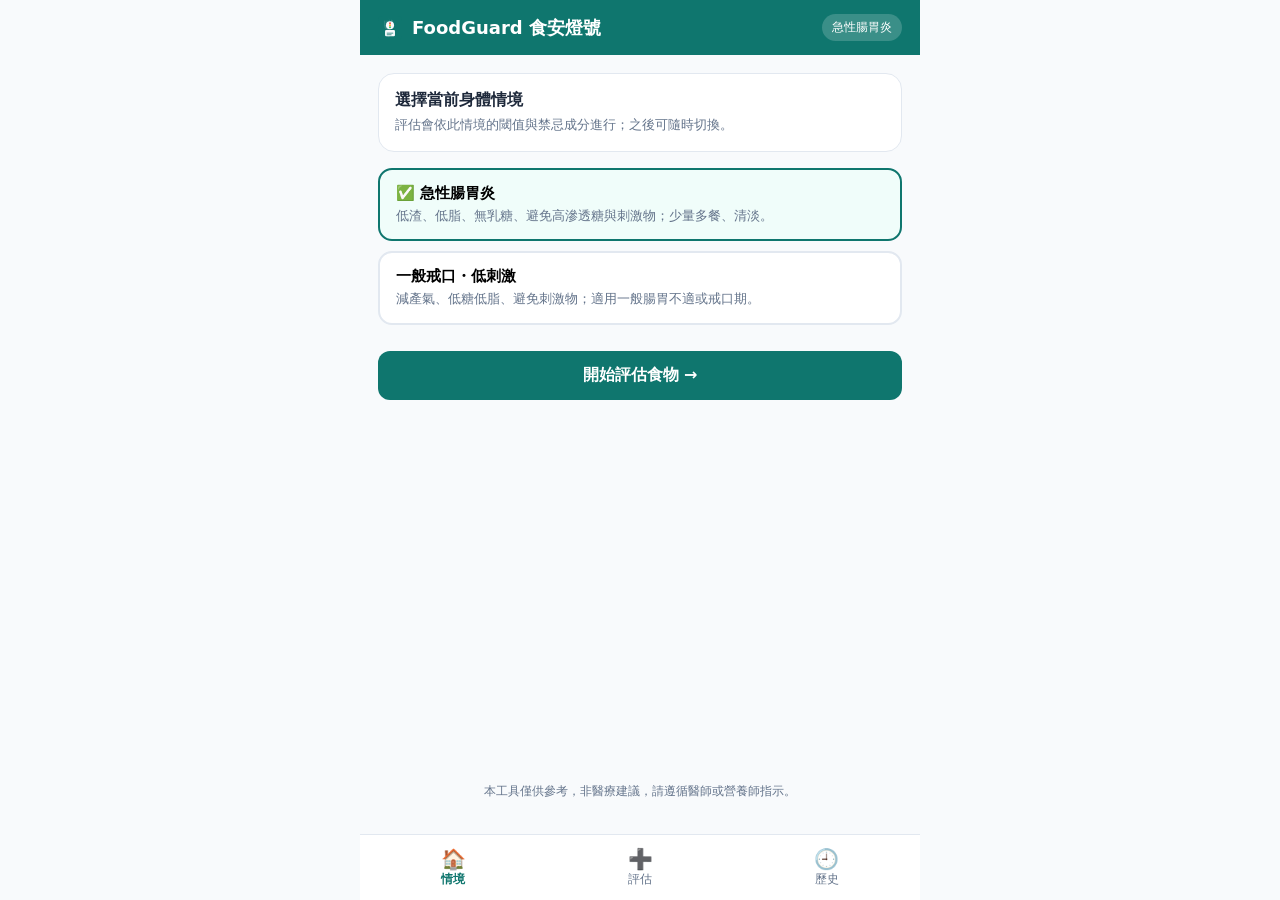
==== index.html @ 8765e70d "Add files via upload" ====
<!doctype html>
<html lang="zh-Hant">
  <head>
    <meta charset="UTF-8" />
    <meta name="viewport" content="width=device-width, initial-scale=1.0, viewport-fit=cover" />
    <meta name="theme-color" content="#0f766e" />
    <title>FoodGuard 食安燈號</title>
    <script type="module" crossorigin src="./assets/index-BFfzdldg.js"></script>
    <link rel="stylesheet" crossorigin href="./assets/index-DSdk8tpQ.css">
  <link rel="manifest" href="./manifest.webmanifest"></head>
  <body>
    <div id="root"></div>
  </body>
</html>
---- assets/index-DSdk8tpQ.css ----
:root{--teal: #0f766e;--teal-dark: #115e59;--bg: #f8fafc;--card: #ffffff;--ink: #1e293b;--muted: #64748b;--line: #e2e8f0;--green: #16a34a;--green-bg: #dcfce7;--yellow: #d97706;--yellow-bg: #fef3c7;--red: #dc2626;--red-bg: #fee2e2;font-family:system-ui,-apple-system,Segoe UI,Microsoft JhengHei,sans-serif}*{box-sizing:border-box}body{margin:0;background:var(--bg);color:var(--ink)}button{font-family:inherit;cursor:pointer}.app{max-width:560px;margin:0 auto;min-height:100vh;display:flex;flex-direction:column;background:var(--bg)}.topbar{position:sticky;top:0;z-index:10;background:var(--teal);color:#fff;padding:14px 18px calc(14px + env(safe-area-inset-top));display:flex;align-items:center;gap:10px}.topbar h1{font-size:18px;margin:0;font-weight:700}.topbar .cond-pill{margin-left:auto;background:#ffffff2e;padding:5px 10px;border-radius:999px;font-size:12px}.content{flex:1;padding:18px;display:flex;flex-direction:column;gap:16px}.card{background:var(--card);border:1px solid var(--line);border-radius:16px;padding:16px}.card h2{margin:0 0 4px;font-size:16px}.card p.desc{margin:0;color:var(--muted);font-size:13px;line-height:1.5}.cond-option{width:100%;text-align:left;border:2px solid var(--line);background:var(--card);border-radius:14px;padding:14px 16px;margin-bottom:10px;transition:border-color .15s}.cond-option.active{border-color:var(--teal);background:#f0fdfa}.cond-option .label{font-weight:700;font-size:15px}.cond-option .sub{color:var(--muted);font-size:12.5px;margin-top:4px;line-height:1.5}label.field{display:block;margin-bottom:12px;font-size:13px;font-weight:600;color:var(--muted)}label.field input,label.field select,label.field textarea{display:block;width:100%;margin-top:6px;padding:10px 12px;border:1px solid var(--line);border-radius:10px;font-size:15px;font-family:inherit;color:var(--ink)}label.field textarea{min-height:84px;resize:vertical}.grid2{display:grid;grid-template-columns:1fr 1fr;gap:12px}.seg{display:flex;gap:8px;margin-top:6px}.seg button{flex:1;padding:9px;border:1px solid var(--line);background:var(--card);border-radius:10px;font-size:14px}.seg button.on{background:var(--teal);color:#fff;border-color:var(--teal)}.btn-primary{width:100%;padding:14px;border:none;border-radius:12px;background:var(--teal);color:#fff;font-size:16px;font-weight:700}.btn-primary:active{background:var(--teal-dark)}.btn-ghost{width:100%;padding:12px;border:1px solid var(--line);background:var(--card);border-radius:12px;font-size:15px;color:var(--ink)}.verdict{border-radius:16px;padding:20px;text-align:center;color:#fff}.verdict.green{background:var(--green)}.verdict.yellow{background:var(--yellow)}.verdict.red{background:var(--red)}.verdict .light{font-size:46px;line-height:1}.verdict .word{font-size:22px;font-weight:800;margin-top:6px}.verdict .conf{font-size:12.5px;opacity:.9;margin-top:4px}.reason{display:flex;gap:10px;padding:11px 0;border-bottom:1px solid var(--line);font-size:14px;line-height:1.45}.reason:last-child{border-bottom:none}.dot{width:10px;height:10px;border-radius:50%;margin-top:5px;flex:none}.dot.green{background:var(--green)}.dot.yellow{background:var(--yellow)}.dot.red{background:var(--red)}.reason .src{color:var(--muted);font-size:11.5px}.followup{background:var(--yellow-bg);border:1px solid #fcd34d;border-radius:12px;padding:12px 14px;font-size:14px;margin-bottom:8px;line-height:1.5}.followup .tag{font-size:11px;color:var(--yellow);font-weight:700}.chips{display:flex;flex-wrap:wrap;gap:8px}.chip{background:var(--green-bg);color:#166534;border-radius:999px;padding:6px 12px;font-size:13px}.ingredient-row{display:flex;gap:8px;align-items:center;margin-bottom:6px;font-size:14px}.ingredient-row .x{border:none;background:none;color:var(--red);font-size:18px}.disclaimer{text-align:center;color:var(--muted);font-size:11.5px;padding:8px 18px 22px;line-height:1.5}.hist-row{display:flex;align-items:center;gap:10px;padding:10px 0;border-bottom:1px solid var(--line);font-size:14px}.hist-row:last-child{border-bottom:none}.hist-row .when{margin-left:auto;color:var(--muted);font-size:12px}.empty{color:var(--muted);text-align:center;padding:24px;font-size:14px}.tabbar{position:sticky;bottom:0;display:flex;background:var(--card);border-top:1px solid var(--line);padding-bottom:env(safe-area-inset-bottom)}.tabbar button{flex:1;border:none;background:none;padding:12px 0;font-size:12px;color:var(--muted)}.tabbar button.on{color:var(--teal);font-weight:700}.tabbar button .ic{display:block;font-size:20px}
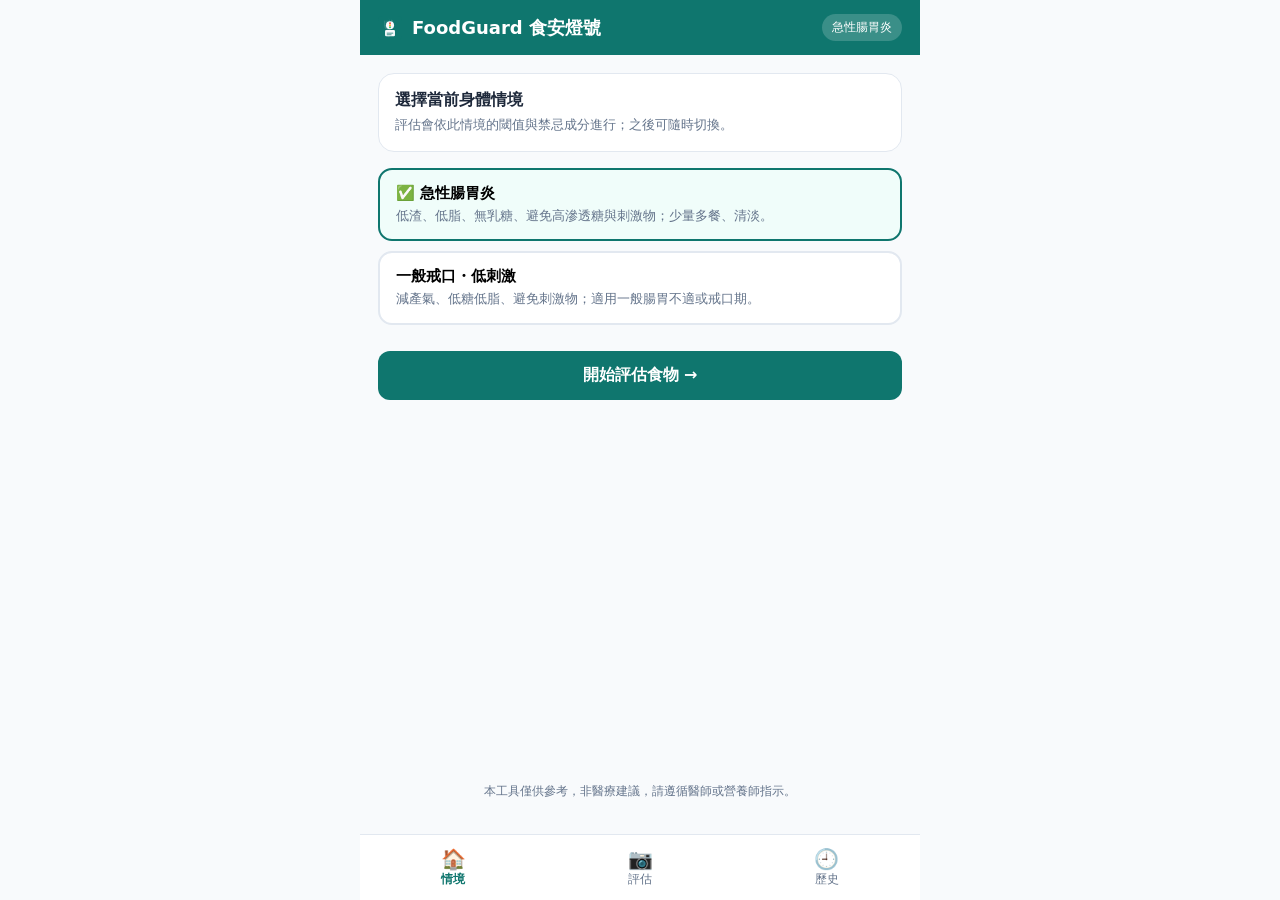
==== commit 42ea900a: "Add files via upload" ====
--- a/index.html
+++ b/index.html
@@ -5,7 +5,7 @@
     <meta name="viewport" content="width=device-width, initial-scale=1.0, viewport-fit=cover" />
     <meta name="theme-color" content="#0f766e" />
     <title>FoodGuard 食安燈號</title>
-    <script type="module" crossorigin src="./assets/index-BFfzdldg.js"></script>
+    <script type="module" crossorigin src="./assets/index-D2P1XKWx.js"></script>
     <link rel="stylesheet" crossorigin href="./assets/index-DSdk8tpQ.css">
   <link rel="manifest" href="./manifest.webmanifest"></head>
   <body>
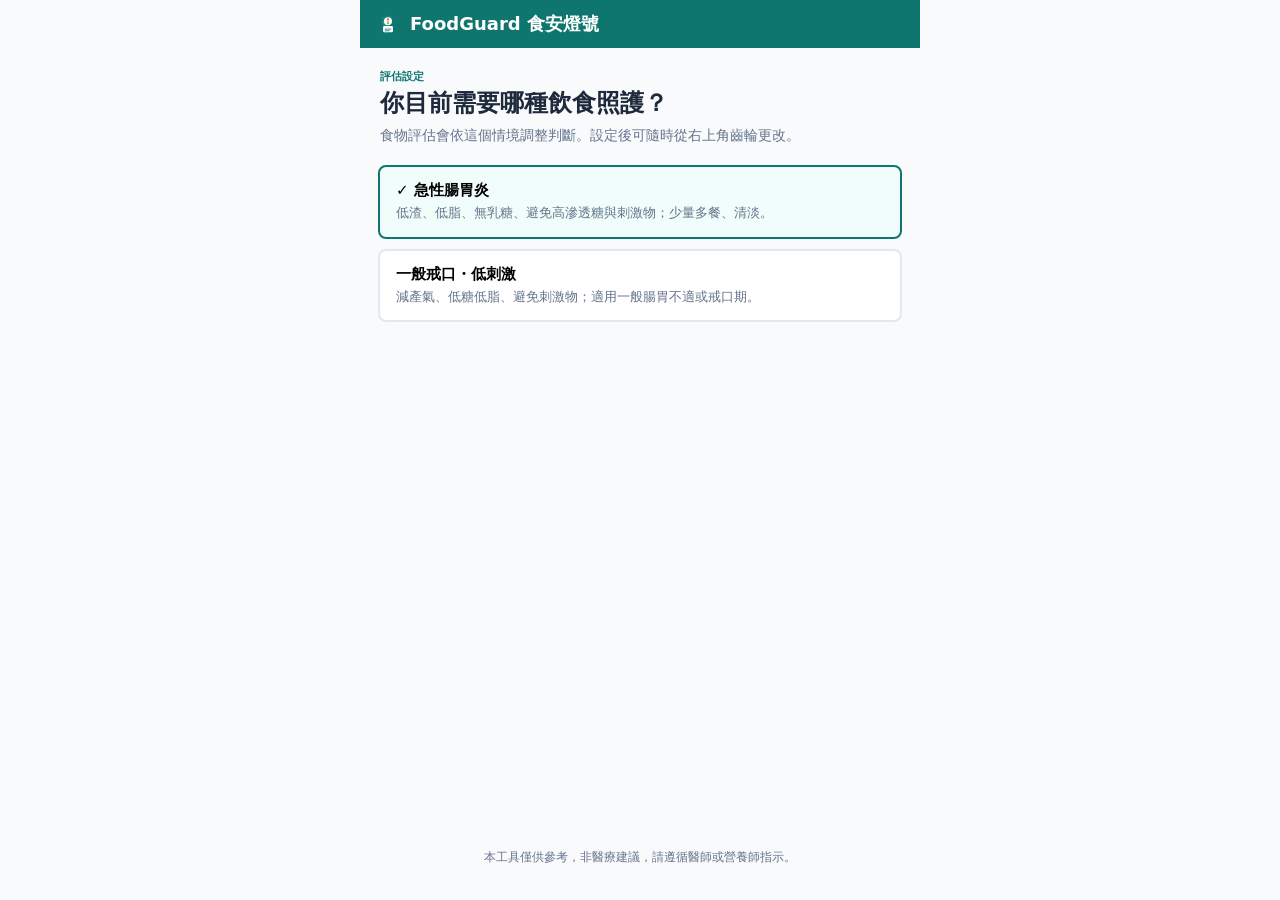
==== commit 779ac58b: "Add files via upload" ====
--- a/index.html
+++ b/index.html
@@ -5,8 +5,8 @@
     <meta name="viewport" content="width=device-width, initial-scale=1.0, viewport-fit=cover" />
     <meta name="theme-color" content="#0f766e" />
     <title>FoodGuard 食安燈號</title>
-    <script type="module" crossorigin src="./assets/index-D2P1XKWx.js"></script>
-    <link rel="stylesheet" crossorigin href="./assets/index-DSdk8tpQ.css">
+    <script type="module" crossorigin src="./assets/index-B_Qw2q6I.js"></script>
+    <link rel="stylesheet" crossorigin href="./assets/index-DLrMYu_b.css">
   <link rel="manifest" href="./manifest.webmanifest"></head>
   <body>
     <div id="root"></div>
--- a/assets/index-DLrMYu_b.css
+++ b/assets/index-DLrMYu_b.css
@@ -0,0 +1 @@
+:root{--teal: #0f766e;--teal-dark: #115e59;--bg: #f8fafc;--card: #ffffff;--ink: #1e293b;--muted: #64748b;--line: #e2e8f0;--green: #16a34a;--green-bg: #dcfce7;--yellow: #d97706;--yellow-bg: #fef3c7;--red: #dc2626;--red-bg: #fee2e2;font-family:system-ui,-apple-system,Segoe UI,Microsoft JhengHei,sans-serif}*{box-sizing:border-box}body{margin:0;background:var(--bg);color:var(--ink)}button{font-family:inherit;cursor:pointer}.app{max-width:560px;margin:0 auto;min-height:100vh;display:flex;flex-direction:column;background:var(--bg)}.topbar{position:sticky;top:0;z-index:10;background:var(--teal);color:#fff;padding:14px 18px calc(14px + env(safe-area-inset-top));display:flex;align-items:center;gap:10px}.topbar h1{font-size:18px;margin:0;font-weight:700}.topbar .cond-pill{margin-left:auto;background:#ffffff2e;padding:5px 10px;border-radius:999px;font-size:12px}.content{flex:1;padding:18px;display:flex;flex-direction:column;gap:16px}.card{background:var(--card);border:1px solid var(--line);border-radius:16px;padding:16px}.card h2{margin:0 0 4px;font-size:16px}.card p.desc{margin:0;color:var(--muted);font-size:13px;line-height:1.5}.cond-option{width:100%;text-align:left;border:2px solid var(--line);background:var(--card);border-radius:14px;padding:14px 16px;margin-bottom:10px;transition:border-color .15s}.cond-option.active{border-color:var(--teal);background:#f0fdfa}.cond-option .label{font-weight:700;font-size:15px}.cond-option .sub{color:var(--muted);font-size:12.5px;margin-top:4px;line-height:1.5}label.field{display:block;margin-bottom:12px;font-size:13px;font-weight:600;color:var(--muted)}label.field input,label.field select,label.field textarea{display:block;width:100%;margin-top:6px;padding:10px 12px;border:1px solid var(--line);border-radius:10px;font-size:15px;font-family:inherit;color:var(--ink)}label.field textarea{min-height:84px;resize:vertical}.grid2{display:grid;grid-template-columns:1fr 1fr;gap:12px}.seg{display:flex;gap:8px;margin-top:6px}.seg button{flex:1;padding:9px;border:1px solid var(--line);background:var(--card);border-radius:10px;font-size:14px}.seg button.on{background:var(--teal);color:#fff;border-color:var(--teal)}.btn-primary{width:100%;padding:14px;border:none;border-radius:12px;background:var(--teal);color:#fff;font-size:16px;font-weight:700}.btn-primary:active{background:var(--teal-dark)}.btn-ghost{width:100%;padding:12px;border:1px solid var(--line);background:var(--card);border-radius:12px;font-size:15px;color:var(--ink)}.verdict{border-radius:16px;padding:20px;text-align:center;color:#fff}.verdict.green{background:var(--green)}.verdict.yellow{background:var(--yellow)}.verdict.red{background:var(--red)}.verdict .light{font-size:46px;line-height:1}.verdict .word{font-size:22px;font-weight:800;margin-top:6px}.verdict .conf{font-size:12.5px;opacity:.9;margin-top:4px}.reason{display:flex;gap:10px;padding:11px 0;border-bottom:1px solid var(--line);font-size:14px;line-height:1.45}.reason:last-child{border-bottom:none}.dot{width:10px;height:10px;border-radius:50%;margin-top:5px;flex:none}.dot.green{background:var(--green)}.dot.yellow{background:var(--yellow)}.dot.red{background:var(--red)}.reason .src{color:var(--muted);font-size:11.5px}.followup{background:var(--yellow-bg);border:1px solid #fcd34d;border-radius:12px;padding:12px 14px;font-size:14px;margin-bottom:8px;line-height:1.5}.followup .tag{font-size:11px;color:var(--yellow);font-weight:700}.chips{display:flex;flex-wrap:wrap;gap:8px}.chip{background:var(--green-bg);color:#166534;border-radius:999px;padding:6px 12px;font-size:13px}.ingredient-row{display:flex;gap:8px;align-items:center;margin-bottom:6px;font-size:14px}.ingredient-row .x{border:none;background:none;color:var(--red);font-size:18px}.disclaimer{text-align:center;color:var(--muted);font-size:11.5px;padding:8px 18px 22px;line-height:1.5}.hist-row{display:flex;align-items:center;gap:10px;padding:10px 0;border-bottom:1px solid var(--line);font-size:14px}.hist-row:last-child{border-bottom:none}.hist-row .when{margin-left:auto;color:var(--muted);font-size:12px}.empty{color:var(--muted);text-align:center;padding:24px;font-size:14px}.tabbar{position:sticky;bottom:0;display:flex;background:var(--card);border-top:1px solid var(--line);padding-bottom:env(safe-area-inset-bottom)}.tabbar button{flex:1;border:none;background:none;padding:12px 0;font-size:12px;color:var(--muted)}.tabbar button.on{color:var(--teal);font-weight:700}.tabbar button .ic{display:block;font-size:20px}.progress{height:10px;background:var(--line);border-radius:999px;overflow:hidden;margin-top:10px}.progress>div{height:100%;background:var(--teal);transition:width .2s ease}.photo-preview{display:block;width:100%;max-height:360px;object-fit:contain;background:#0f172a;border-radius:12px;border:1px solid var(--line)}.advice-list{display:grid;gap:8px;margin-top:12px}.advice{background:#f0fdfa;border:1px solid #99f6e4;border-radius:12px;padding:10px 12px;font-size:13px;line-height:1.5}.rainbow-mini{display:flex;flex-wrap:wrap;gap:5px;margin-top:5px}.rainbow-chip{display:inline-flex;align-items:center;gap:4px;border:1px solid var(--line);border-radius:999px;padding:2px 7px;font-size:11px;color:var(--muted);background:#fff}.rainbow-chip>span{width:8px;height:8px;border-radius:999px;border:1px solid rgba(15,23,42,.18)}.topbar{padding:calc(12px + env(safe-area-inset-top)) 16px 12px}.settings-button{width:38px;height:38px;margin-left:auto;display:grid;place-items:center;border:0;border-radius:8px;background:#ffffff29;color:#fff;font-size:21px}.settings-button:active{background:#ffffff42}.page-intro{padding:4px 2px 2px}.page-intro h2{margin:4px 0 7px;font-size:24px;line-height:1.25;letter-spacing:0}.page-intro p{margin:0;color:var(--muted);font-size:14px;line-height:1.55}.eyebrow{display:block;color:var(--teal);font-size:11px;line-height:1.3;font-weight:800;text-transform:uppercase}.method-list{display:grid;gap:14px}.method-option{width:100%;min-height:134px;display:grid;grid-template-columns:48px minmax(0,1fr) 20px;align-items:center;gap:13px;padding:18px 14px;text-align:left;background:#fff;border:1px solid var(--line);border-left-width:5px;border-radius:8px;color:var(--ink)}.method-option.barcode{border-left-color:#0f766e}.method-option.vision{border-left-color:#d97706}.method-option:active{background:#f8fafc}.method-icon{width:46px;height:46px;display:grid;place-items:center;border-radius:8px;background:#ecfeff;color:var(--teal-dark);font-size:27px}.method-option.vision .method-icon{background:#fff7ed;color:#c2410c}.method-copy{min-width:0;display:grid;gap:5px}.method-copy strong{font-size:17px;line-height:1.3}.method-copy span{color:var(--ink);font-size:13px}.method-copy small{color:var(--muted);font-size:11.5px;line-height:1.45}.method-arrow{color:var(--muted);font-size:28px}.text-action,.back-action{width:max-content;max-width:100%;border:0;background:none;color:var(--teal);padding:8px 2px;font-size:14px;font-weight:700}.back-action{align-self:flex-start;padding:0 2px}.flow-step{display:grid;grid-template-columns:28px minmax(0,1fr);gap:12px;padding:17px 0;border-top:1px solid var(--line)}.flow-step:last-of-type{border-bottom:1px solid var(--line)}.step-number{width:28px;height:28px;display:grid;place-items:center;border-radius:50%;background:var(--ink);color:#fff;font-size:13px;font-weight:800}.step-body{min-width:0}.step-body h3{margin:3px 0 12px;font-size:15px}.upload-zone{min-height:82px;display:grid;place-items:center;border:1px dashed #94a3b8;border-radius:8px;background:#fff;color:var(--teal);font-weight:700;font-size:14px;cursor:pointer}.upload-zone input{position:absolute;width:1px;height:1px;opacity:0}.photo-preview{margin-top:12px;border-radius:8px}.model-status{display:grid;gap:4px;margin-bottom:12px;padding:11px 12px;border:1px solid var(--line);border-radius:8px;background:#f8fafc}.model-status strong{font-size:13px}.model-status span{color:var(--muted);font-size:12px;line-height:1.45;overflow-wrap:anywhere}.model-status.ready{background:#f0fdf4;border-color:#86efac}.model-status.error{background:#fef2f2;border-color:#fecaca}.model-status .progress{margin-top:5px}.scanner-panel{display:grid;gap:10px}.scanner-video{width:100%;aspect-ratio:4 / 3;object-fit:cover;border-radius:8px;background:#0f172a}.inline-status{padding:11px 12px;border-radius:8px;background:#f1f5f9;color:var(--muted);font-size:13px;line-height:1.45}.inline-status.error{background:#fef2f2;color:#991b1b}.manual-fallback{padding-top:16px;border-top:1px solid var(--line)}.manual-fallback h3{margin:0 0 12px;font-size:14px}.rainbow-heading h2{font-size:25px}.rainbow-overview{background:#fff;border:1px solid var(--line);border-radius:8px;padding:16px}.rainbow-score{display:flex;align-items:baseline;justify-content:space-between;gap:12px}.rainbow-score strong{font-size:28px}.rainbow-score strong span{color:var(--muted);font-size:15px}.rainbow-score small{color:var(--muted);font-size:11.5px;text-align:right}.color-overview{height:142px;display:grid;grid-template-columns:repeat(7,minmax(0,1fr));gap:7px;margin-top:16px}.color-stat{min-width:0;display:grid;grid-template-rows:1fr auto auto;gap:3px;text-align:center}.color-track{min-height:88px;display:flex;align-items:end;overflow:hidden;border-radius:5px;background:#f1f5f9}.color-track span{width:100%;min-height:4px;border:1px solid rgba(15,23,42,.12);border-radius:4px 4px 0 0}.color-stat strong{font-size:12px}.color-stat small{overflow:hidden;color:var(--muted);font-size:10px;white-space:nowrap}.advice-section,.history-section{padding-top:4px}.section-heading{display:flex;align-items:end;justify-content:space-between;gap:12px;margin-bottom:10px}.section-heading h3{margin:3px 0 0;font-size:18px}.small-action{flex:none;border:1px solid var(--teal);border-radius:8px;background:#fff;color:var(--teal);padding:8px 10px;font-size:12px;font-weight:800}.advice{border-radius:8px;border-left:4px solid var(--teal)}.history-list{background:#fff;border:1px solid var(--line);border-radius:8px;padding:0 14px}.hist-row{align-items:flex-start;padding:13px 0}.history-light{flex:none;font-size:16px;line-height:1.2}.history-light.green{color:var(--green)}.history-light.yellow{color:var(--yellow)}.history-light.red{color:var(--red)}.history-copy{min-width:0;flex:1}.history-copy>strong{display:block;overflow-wrap:anywhere;font-size:14px}.history-copy .src{margin-top:3px;color:var(--muted);font-size:11.5px}.hist-row .when{flex:none}.history-empty{display:grid;gap:8px;padding:24px 16px;border:1px solid var(--line);border-radius:8px;background:#fff;text-align:center}.history-empty span{color:var(--muted);font-size:13px;line-height:1.5}.history-empty .btn-primary{margin-top:6px}.btn-primary,.btn-ghost,.card,.cond-option,label.field input,label.field select,label.field textarea{border-radius:8px}.btn-primary:disabled,.btn-ghost:disabled{cursor:not-allowed;background:#cbd5e1;color:#64748b;opacity:1}.tabbar button{min-height:58px;padding:8px 0}.tabbar button .ic{height:23px;line-height:23px;font-size:22px;font-weight:500}@media (max-width: 370px){.content{padding:15px}.method-option{grid-template-columns:42px minmax(0,1fr) 14px;padding:15px 11px}.method-icon{width:40px;height:40px}.color-overview{gap:4px}.color-stat small{font-size:9px}}
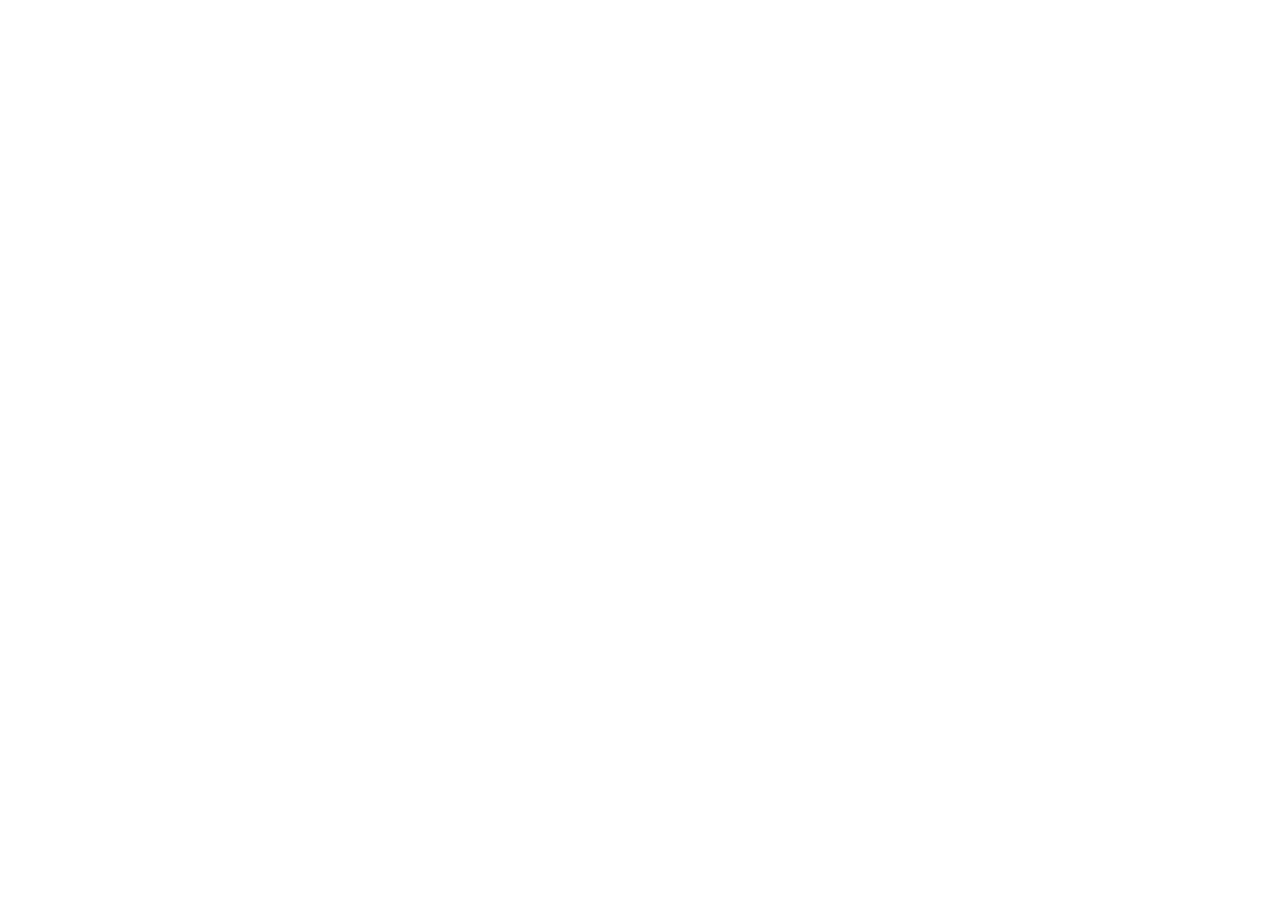
==== commit 8078a55a: "Add files via upload" ====
--- a/index.html
+++ b/index.html
@@ -5,8 +5,8 @@
     <meta name="viewport" content="width=device-width, initial-scale=1.0, viewport-fit=cover" />
     <meta name="theme-color" content="#0f766e" />
     <title>FoodGuard 食安燈號</title>
-    <script type="module" crossorigin src="./assets/index-B_Qw2q6I.js"></script>
-    <link rel="stylesheet" crossorigin href="./assets/index-DLrMYu_b.css">
+    <script type="module" crossorigin src="./assets/index-CytGUIL1.js"></script>
+    <link rel="stylesheet" crossorigin href="./assets/index-CJsvVyL4.css">
   <link rel="manifest" href="./manifest.webmanifest"></head>
   <body>
     <div id="root"></div>
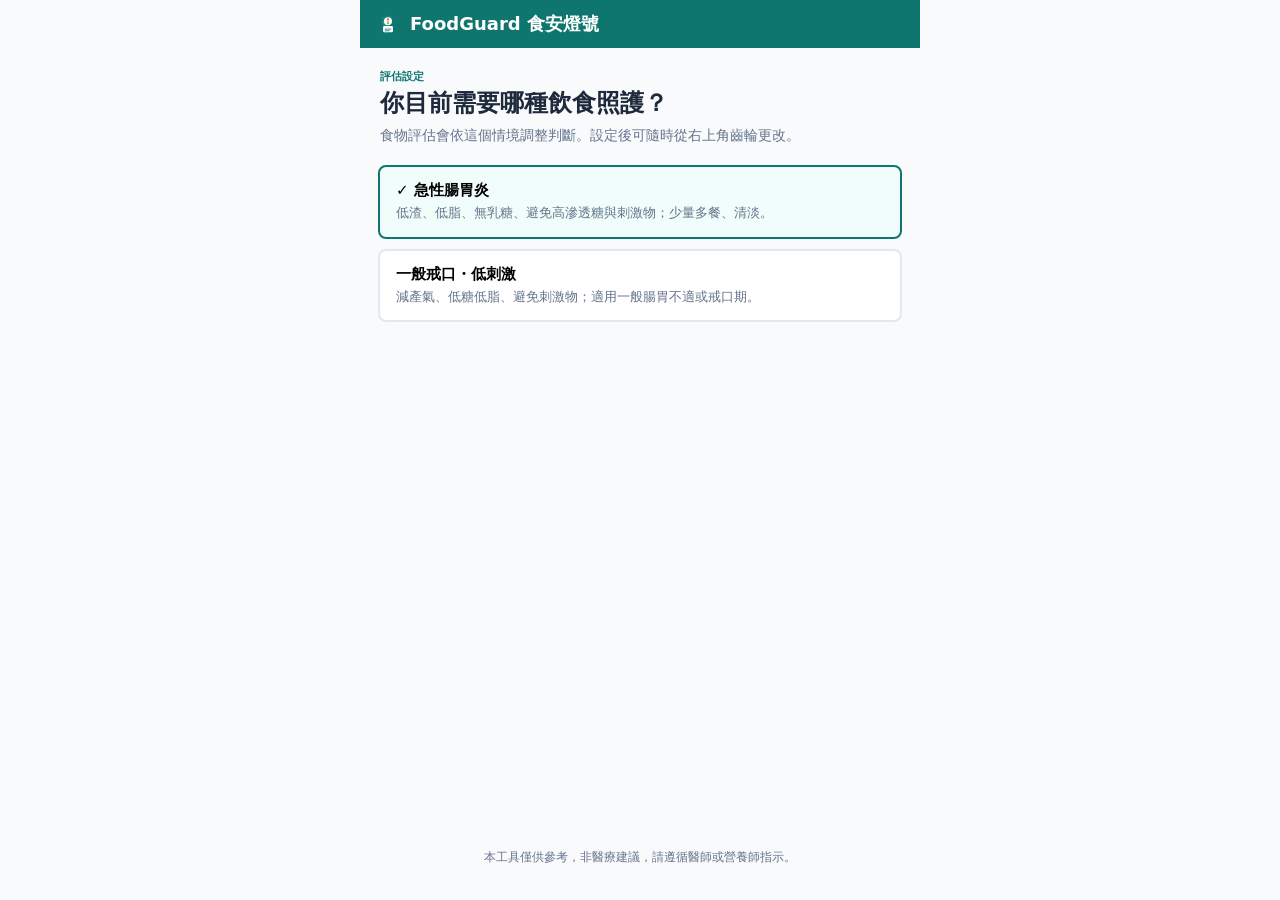
==== commit c7042293: "add files by upload" ====
--- a/index.html
+++ b/index.html
@@ -5,8 +5,8 @@
     <meta name="viewport" content="width=device-width, initial-scale=1.0, viewport-fit=cover" />
     <meta name="theme-color" content="#0f766e" />
     <title>FoodGuard 食安燈號</title>
-    <script type="module" crossorigin src="./assets/index-CytGUIL1.js"></script>
-    <link rel="stylesheet" crossorigin href="./assets/index-CJsvVyL4.css">
+    <script type="module" crossorigin src="./assets/index-Rr2wMmSr.js"></script>
+    <link rel="stylesheet" crossorigin href="./assets/index-B-TdpCoD.css">
   <link rel="manifest" href="./manifest.webmanifest"></head>
   <body>
     <div id="root"></div>
--- a/assets/index-B-TdpCoD.css
+++ b/assets/index-B-TdpCoD.css
@@ -0,0 +1 @@
+:root{--teal: #0f766e;--teal-dark: #115e59;--bg: #f8fafc;--card: #ffffff;--ink: #1e293b;--muted: #64748b;--line: #e2e8f0;--green: #16a34a;--green-bg: #dcfce7;--yellow: #d97706;--yellow-bg: #fef3c7;--red: #dc2626;--red-bg: #fee2e2;font-family:system-ui,-apple-system,Segoe UI,Microsoft JhengHei,sans-serif}*{box-sizing:border-box}body{margin:0;background:var(--bg);color:var(--ink)}button{font-family:inherit;cursor:pointer}.app{max-width:560px;margin:0 auto;min-height:100vh;display:flex;flex-direction:column;background:var(--bg)}.topbar{position:sticky;top:0;z-index:10;background:var(--teal);color:#fff;padding:14px 18px calc(14px + env(safe-area-inset-top));display:flex;align-items:center;gap:10px}.topbar h1{font-size:18px;margin:0;font-weight:700}.topbar .cond-pill{margin-left:auto;background:#ffffff2e;padding:5px 10px;border-radius:999px;font-size:12px}.content{flex:1;padding:18px;display:flex;flex-direction:column;gap:16px}.card{background:var(--card);border:1px solid var(--line);border-radius:16px;padding:16px}.card h2{margin:0 0 4px;font-size:16px}.card p.desc{margin:0;color:var(--muted);font-size:13px;line-height:1.5}.cond-option{width:100%;text-align:left;border:2px solid var(--line);background:var(--card);border-radius:14px;padding:14px 16px;margin-bottom:10px;transition:border-color .15s}.cond-option.active{border-color:var(--teal);background:#f0fdfa}.cond-option .label{font-weight:700;font-size:15px}.cond-option .sub{color:var(--muted);font-size:12.5px;margin-top:4px;line-height:1.5}label.field{display:block;margin-bottom:12px;font-size:13px;font-weight:600;color:var(--muted)}label.field input,label.field select,label.field textarea{display:block;width:100%;margin-top:6px;padding:10px 12px;border:1px solid var(--line);border-radius:10px;font-size:15px;font-family:inherit;color:var(--ink)}label.field textarea{min-height:84px;resize:vertical}.grid2{display:grid;grid-template-columns:1fr 1fr;gap:12px}.seg{display:flex;gap:8px;margin-top:6px}.seg button{flex:1;padding:9px;border:1px solid var(--line);background:var(--card);border-radius:10px;font-size:14px}.seg button.on{background:var(--teal);color:#fff;border-color:var(--teal)}.btn-primary{width:100%;padding:14px;border:none;border-radius:12px;background:var(--teal);color:#fff;font-size:16px;font-weight:700}.btn-primary:active{background:var(--teal-dark)}.btn-ghost{width:100%;padding:12px;border:1px solid var(--line);background:var(--card);border-radius:12px;font-size:15px;color:var(--ink)}.verdict{border-radius:16px;padding:20px;text-align:center;color:#fff}.verdict.green{background:var(--green)}.verdict.yellow{background:var(--yellow)}.verdict.red{background:var(--red)}.verdict .light{font-size:46px;line-height:1}.verdict .word{font-size:22px;font-weight:800;margin-top:6px}.verdict .conf{font-size:12.5px;opacity:.9;margin-top:4px}.reason{display:flex;gap:10px;padding:11px 0;border-bottom:1px solid var(--line);font-size:14px;line-height:1.45}.reason:last-child{border-bottom:none}.dot{width:10px;height:10px;border-radius:50%;margin-top:5px;flex:none}.dot.green{background:var(--green)}.dot.yellow{background:var(--yellow)}.dot.red{background:var(--red)}.reason .src{color:var(--muted);font-size:11.5px}.followup{background:var(--yellow-bg);border:1px solid #fcd34d;border-radius:12px;padding:12px 14px;font-size:14px;margin-bottom:8px;line-height:1.5}.followup .tag{font-size:11px;color:var(--yellow);font-weight:700}.chips{display:flex;flex-wrap:wrap;gap:8px}.chip{background:var(--green-bg);color:#166534;border-radius:999px;padding:6px 12px;font-size:13px}.ingredient-row{display:flex;gap:8px;align-items:center;margin-bottom:6px;font-size:14px}.ingredient-row .x{border:none;background:none;color:var(--red);font-size:18px}.disclaimer{text-align:center;color:var(--muted);font-size:11.5px;padding:8px 18px 22px;line-height:1.5}.hist-row{display:flex;align-items:center;gap:10px;padding:10px 0;border-bottom:1px solid var(--line);font-size:14px}.hist-row:last-child{border-bottom:none}.hist-row .when{margin-left:auto;color:var(--muted);font-size:12px}.empty{color:var(--muted);text-align:center;padding:24px;font-size:14px}.tabbar{position:sticky;bottom:0;display:flex;background:var(--card);border-top:1px solid var(--line);padding-bottom:env(safe-area-inset-bottom)}.tabbar button{flex:1;border:none;background:none;padding:12px 0;font-size:12px;color:var(--muted)}.tabbar button.on{color:var(--teal);font-weight:700}.tabbar button .ic{display:block;font-size:20px}.progress{height:10px;background:var(--line);border-radius:999px;overflow:hidden;margin-top:10px}.progress>div{height:100%;background:var(--teal);transition:width .2s ease}.progress.indeterminate>div{width:38%;animation:progress-indeterminate 1.2s ease-in-out infinite}@keyframes progress-indeterminate{0%{transform:translate(-110%)}to{transform:translate(270%)}}.photo-preview{display:block;width:100%;max-height:360px;object-fit:contain;background:#0f172a;border-radius:12px;border:1px solid var(--line)}.advice-list{display:grid;gap:8px;margin-top:12px}.advice{background:#f0fdfa;border:1px solid #99f6e4;border-radius:12px;padding:10px 12px;font-size:13px;line-height:1.5}.rainbow-mini{display:flex;flex-wrap:wrap;gap:5px;margin-top:5px}.rainbow-chip{display:inline-flex;align-items:center;gap:4px;border:1px solid var(--line);border-radius:999px;padding:2px 7px;font-size:11px;color:var(--muted);background:#fff}.rainbow-chip>span{width:8px;height:8px;border-radius:999px;border:1px solid rgba(15,23,42,.18)}.topbar{padding:calc(12px + env(safe-area-inset-top)) 16px 12px}.settings-button{width:38px;height:38px;margin-left:auto;display:grid;place-items:center;border:0;border-radius:8px;background:#ffffff29;color:#fff;font-size:21px}.settings-button:active{background:#ffffff42}.page-intro{padding:4px 2px 2px}.page-intro h2{margin:4px 0 7px;font-size:24px;line-height:1.25;letter-spacing:0}.page-intro p{margin:0;color:var(--muted);font-size:14px;line-height:1.55}.eyebrow{display:block;color:var(--teal);font-size:11px;line-height:1.3;font-weight:800;text-transform:uppercase}.method-list{display:grid;gap:14px}.method-option{width:100%;min-height:134px;display:grid;grid-template-columns:48px minmax(0,1fr) 20px;align-items:center;gap:13px;padding:18px 14px;text-align:left;background:#fff;border:1px solid var(--line);border-left-width:5px;border-radius:8px;color:var(--ink)}.method-option.barcode{border-left-color:#0f766e}.method-option.vision{border-left-color:#d97706}.method-option:active{background:#f8fafc}.method-icon{width:46px;height:46px;display:grid;place-items:center;border-radius:8px;background:#ecfeff;color:var(--teal-dark);font-size:27px}.method-option.vision .method-icon{background:#fff7ed;color:#c2410c}.method-copy{min-width:0;display:grid;gap:5px}.method-copy strong{font-size:17px;line-height:1.3}.method-copy span{color:var(--ink);font-size:13px}.method-copy small{color:var(--muted);font-size:11.5px;line-height:1.45}.method-arrow{color:var(--muted);font-size:28px}.text-action,.back-action{width:max-content;max-width:100%;border:0;background:none;color:var(--teal);padding:8px 2px;font-size:14px;font-weight:700}.back-action{align-self:flex-start;padding:0 2px}.flow-step{display:grid;grid-template-columns:28px minmax(0,1fr);gap:12px;padding:17px 0;border-top:1px solid var(--line)}.flow-step:last-of-type{border-bottom:1px solid var(--line)}.step-number{width:28px;height:28px;display:grid;place-items:center;border-radius:50%;background:var(--ink);color:#fff;font-size:13px;font-weight:800}.step-body{min-width:0}.step-body h3{margin:3px 0 12px;font-size:15px}.upload-zone{min-height:82px;display:grid;place-items:center;border:1px dashed #94a3b8;border-radius:8px;background:#fff;color:var(--teal);font-weight:700;font-size:14px;cursor:pointer}.upload-zone input{position:absolute;width:1px;height:1px;opacity:0}.photo-preview{margin-top:12px;border-radius:8px}.model-status{display:grid;gap:4px;margin-bottom:12px;padding:11px 12px;border:1px solid var(--line);border-radius:8px;background:#f8fafc}.model-status strong{font-size:13px}.model-status span{color:var(--muted);font-size:12px;line-height:1.45;overflow-wrap:anywhere}.model-status.ready{background:#f0fdf4;border-color:#86efac}.model-status.error{background:#fef2f2;border-color:#fecaca}.model-status .progress{margin-top:5px}.scanner-panel{display:grid;gap:10px}.scanner-video{width:100%;aspect-ratio:4 / 3;object-fit:cover;border-radius:8px;background:#0f172a}.inline-status{padding:11px 12px;border-radius:8px;background:#f1f5f9;color:var(--muted);font-size:13px;line-height:1.45}.inline-status.error{background:#fef2f2;color:#991b1b}.manual-fallback{padding-top:16px;border-top:1px solid var(--line)}.manual-fallback h3{margin:0 0 12px;font-size:14px}.rainbow-heading h2{font-size:25px}.rainbow-overview{background:#fff;border:1px solid var(--line);border-radius:8px;padding:16px}.rainbow-score{display:flex;align-items:baseline;justify-content:space-between;gap:12px}.rainbow-score strong{font-size:28px}.rainbow-score strong span{color:var(--muted);font-size:15px}.rainbow-score small{color:var(--muted);font-size:11.5px;text-align:right}.color-overview{height:142px;display:grid;grid-template-columns:repeat(7,minmax(0,1fr));gap:7px;margin-top:16px}.color-stat{min-width:0;display:grid;grid-template-rows:1fr auto auto;gap:3px;text-align:center}.color-track{min-height:88px;display:flex;align-items:end;overflow:hidden;border-radius:5px;background:#f1f5f9}.color-track span{width:100%;min-height:4px;border:1px solid rgba(15,23,42,.12);border-radius:4px 4px 0 0}.color-stat strong{font-size:12px}.color-stat small{overflow:hidden;color:var(--muted);font-size:10px;white-space:nowrap}.advice-section,.history-section{padding-top:4px}.section-heading{display:flex;align-items:end;justify-content:space-between;gap:12px;margin-bottom:10px}.section-heading h3{margin:3px 0 0;font-size:18px}.small-action{flex:none;border:1px solid var(--teal);border-radius:8px;background:#fff;color:var(--teal);padding:8px 10px;font-size:12px;font-weight:800}.advice{border-radius:8px;border-left:4px solid var(--teal)}.history-list{background:#fff;border:1px solid var(--line);border-radius:8px;padding:0 14px}.hist-row{align-items:flex-start;padding:13px 0}.history-light{flex:none;font-size:16px;line-height:1.2}.history-light.green{color:var(--green)}.history-light.yellow{color:var(--yellow)}.history-light.red{color:var(--red)}.history-copy{min-width:0;flex:1}.history-copy>strong{display:block;overflow-wrap:anywhere;font-size:14px}.history-copy .src{margin-top:3px;color:var(--muted);font-size:11.5px}.hist-row .when{flex:none}.history-empty{display:grid;gap:8px;padding:24px 16px;border:1px solid var(--line);border-radius:8px;background:#fff;text-align:center}.history-empty span{color:var(--muted);font-size:13px;line-height:1.5}.history-empty .btn-primary{margin-top:6px}.btn-primary,.btn-ghost,.card,.cond-option,label.field input,label.field select,label.field textarea{border-radius:8px}.btn-primary:disabled,.btn-ghost:disabled{cursor:not-allowed;background:#cbd5e1;color:#64748b;opacity:1}.tabbar button{min-height:58px;padding:8px 0}.tabbar button .ic{height:23px;line-height:23px;font-size:22px;font-weight:500}@media (max-width: 370px){.content{padding:15px}.method-option{grid-template-columns:42px minmax(0,1fr) 14px;padding:15px 11px}.method-icon{width:40px;height:40px}.color-overview{gap:4px}.color-stat small{font-size:9px}}.wake-status{margin-top:7px;color:var(--muted);font-size:11.5px;line-height:1.45}.wake-status.active{color:#166534}.restart-load{width:100%;margin-top:9px;padding:9px;border:0;background:transparent;color:var(--teal);font-size:13px;font-weight:700}
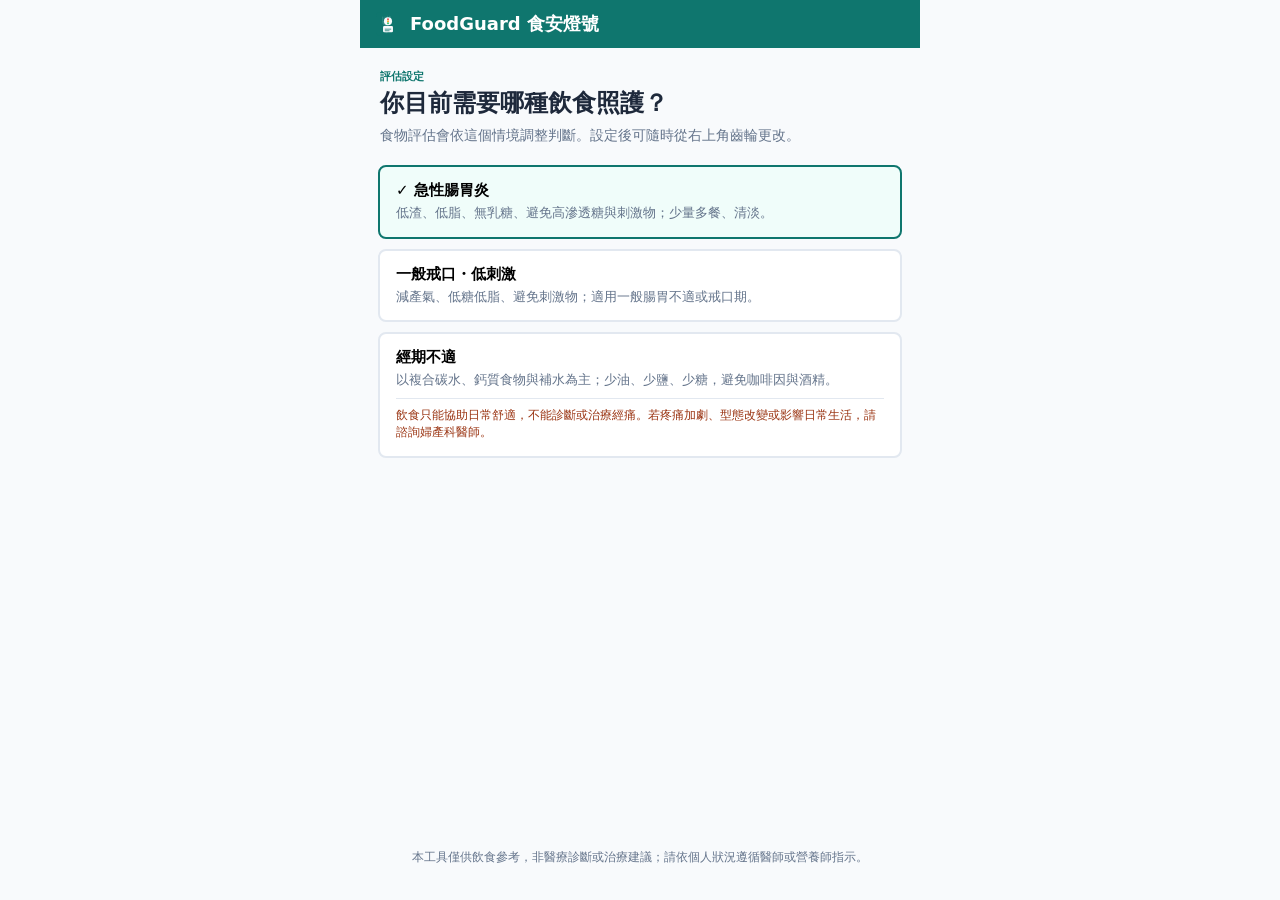
==== commit e7e7ae6e: "Add files via upload" ====
--- a/index.html
+++ b/index.html
@@ -5,8 +5,8 @@
     <meta name="viewport" content="width=device-width, initial-scale=1.0, viewport-fit=cover" />
     <meta name="theme-color" content="#0f766e" />
     <title>FoodGuard 食安燈號</title>
-    <script type="module" crossorigin src="./assets/index-Rr2wMmSr.js"></script>
-    <link rel="stylesheet" crossorigin href="./assets/index-B-TdpCoD.css">
+    <script type="module" crossorigin src="./assets/index-BcDtfNwj.js"></script>
+    <link rel="stylesheet" crossorigin href="./assets/index-4QPfH-4k.css">
   <link rel="manifest" href="./manifest.webmanifest"></head>
   <body>
     <div id="root"></div>
--- a/assets/index-4QPfH-4k.css
+++ b/assets/index-4QPfH-4k.css
@@ -0,0 +1 @@
+:root{--teal: #0f766e;--teal-dark: #115e59;--bg: #f8fafc;--card: #ffffff;--ink: #1e293b;--muted: #64748b;--line: #e2e8f0;--green: #16a34a;--green-bg: #dcfce7;--yellow: #d97706;--yellow-bg: #fef3c7;--red: #dc2626;--red-bg: #fee2e2;font-family:system-ui,-apple-system,Segoe UI,Microsoft JhengHei,sans-serif}*{box-sizing:border-box}body{margin:0;background:var(--bg);color:var(--ink)}button{font-family:inherit;cursor:pointer}.app{max-width:560px;margin:0 auto;min-height:100vh;display:flex;flex-direction:column;background:var(--bg)}.topbar{position:sticky;top:0;z-index:10;background:var(--teal);color:#fff;padding:14px 18px calc(14px + env(safe-area-inset-top));display:flex;align-items:center;gap:10px}.topbar h1{font-size:18px;margin:0;font-weight:700}.topbar .cond-pill{margin-left:auto;background:#ffffff2e;padding:5px 10px;border-radius:999px;font-size:12px}.content{flex:1;padding:18px;display:flex;flex-direction:column;gap:16px}.card{background:var(--card);border:1px solid var(--line);border-radius:16px;padding:16px}.card h2{margin:0 0 4px;font-size:16px}.card p.desc{margin:0;color:var(--muted);font-size:13px;line-height:1.5}.cond-option{width:100%;text-align:left;border:2px solid var(--line);background:var(--card);border-radius:14px;padding:14px 16px;margin-bottom:10px;transition:border-color .15s}.cond-option.active{border-color:var(--teal);background:#f0fdfa}.cond-option .label{font-weight:700;font-size:15px}.cond-option .sub{color:var(--muted);font-size:12.5px;margin-top:4px;line-height:1.5}label.field{display:block;margin-bottom:12px;font-size:13px;font-weight:600;color:var(--muted)}label.field input,label.field select,label.field textarea{display:block;width:100%;margin-top:6px;padding:10px 12px;border:1px solid var(--line);border-radius:10px;font-size:15px;font-family:inherit;color:var(--ink)}label.field textarea{min-height:84px;resize:vertical}.grid2{display:grid;grid-template-columns:1fr 1fr;gap:12px}.seg{display:flex;gap:8px;margin-top:6px}.seg button{flex:1;padding:9px;border:1px solid var(--line);background:var(--card);border-radius:10px;font-size:14px}.seg button.on{background:var(--teal);color:#fff;border-color:var(--teal)}.btn-primary{width:100%;padding:14px;border:none;border-radius:12px;background:var(--teal);color:#fff;font-size:16px;font-weight:700}.btn-primary:active{background:var(--teal-dark)}.btn-ghost{width:100%;padding:12px;border:1px solid var(--line);background:var(--card);border-radius:12px;font-size:15px;color:var(--ink)}.verdict{border-radius:16px;padding:20px;text-align:center;color:#fff}.verdict.green{background:var(--green)}.verdict.yellow{background:var(--yellow)}.verdict.red{background:var(--red)}.verdict .light{font-size:46px;line-height:1}.verdict .word{font-size:22px;font-weight:800;margin-top:6px}.verdict .conf{font-size:12.5px;opacity:.9;margin-top:4px}.reason{display:flex;gap:10px;padding:11px 0;border-bottom:1px solid var(--line);font-size:14px;line-height:1.45}.reason:last-child{border-bottom:none}.dot{width:10px;height:10px;border-radius:50%;margin-top:5px;flex:none}.dot.green{background:var(--green)}.dot.yellow{background:var(--yellow)}.dot.red{background:var(--red)}.reason .src{color:var(--muted);font-size:11.5px}.followup{background:var(--yellow-bg);border:1px solid #fcd34d;border-radius:12px;padding:12px 14px;font-size:14px;margin-bottom:8px;line-height:1.5}.followup .tag{font-size:11px;color:var(--yellow);font-weight:700}.chips{display:flex;flex-wrap:wrap;gap:8px}.chip{background:var(--green-bg);color:#166534;border-radius:999px;padding:6px 12px;font-size:13px}.ingredient-row{display:flex;gap:8px;align-items:center;margin-bottom:6px;font-size:14px}.ingredient-row .x{border:none;background:none;color:var(--red);font-size:18px}.disclaimer{text-align:center;color:var(--muted);font-size:11.5px;padding:8px 18px 22px;line-height:1.5}.hist-row{display:flex;align-items:center;gap:10px;padding:10px 0;border-bottom:1px solid var(--line);font-size:14px}.hist-row:last-child{border-bottom:none}.hist-row .when{margin-left:auto;color:var(--muted);font-size:12px}.empty{color:var(--muted);text-align:center;padding:24px;font-size:14px}.tabbar{position:sticky;bottom:0;display:flex;background:var(--card);border-top:1px solid var(--line);padding-bottom:env(safe-area-inset-bottom)}.tabbar button{flex:1;border:none;background:none;padding:12px 0;font-size:12px;color:var(--muted)}.tabbar button.on{color:var(--teal);font-weight:700}.tabbar button .ic{display:block;font-size:20px}.progress{height:10px;background:var(--line);border-radius:999px;overflow:hidden;margin-top:10px}.progress>div{height:100%;background:var(--teal);transition:width .2s ease}.progress.indeterminate>div{width:38%;animation:progress-indeterminate 1.2s ease-in-out infinite}@keyframes progress-indeterminate{0%{transform:translate(-110%)}to{transform:translate(270%)}}.photo-preview{display:block;width:100%;max-height:360px;object-fit:contain;background:#0f172a;border-radius:12px;border:1px solid var(--line)}.advice-list{display:grid;gap:8px;margin-top:12px}.advice{background:#f0fdfa;border:1px solid #99f6e4;border-radius:12px;padding:10px 12px;font-size:13px;line-height:1.5}.rainbow-mini{display:flex;flex-wrap:wrap;gap:5px;margin-top:5px}.rainbow-chip{display:inline-flex;align-items:center;gap:4px;border:1px solid var(--line);border-radius:999px;padding:2px 7px;font-size:11px;color:var(--muted);background:#fff}.rainbow-chip>span{width:8px;height:8px;border-radius:999px;border:1px solid rgba(15,23,42,.18)}.topbar{padding:calc(12px + env(safe-area-inset-top)) 16px 12px}.settings-button{width:38px;height:38px;margin-left:auto;display:grid;place-items:center;border:0;border-radius:8px;background:#ffffff29;color:#fff;font-size:21px}.settings-button:active{background:#ffffff42}.page-intro{padding:4px 2px 2px}.page-intro h2{margin:4px 0 7px;font-size:24px;line-height:1.25;letter-spacing:0}.page-intro p{margin:0;color:var(--muted);font-size:14px;line-height:1.55}.eyebrow{display:block;color:var(--teal);font-size:11px;line-height:1.3;font-weight:800;text-transform:uppercase}.method-list{display:grid;gap:14px}.method-option{width:100%;min-height:134px;display:grid;grid-template-columns:48px minmax(0,1fr) 20px;align-items:center;gap:13px;padding:18px 14px;text-align:left;background:#fff;border:1px solid var(--line);border-left-width:5px;border-radius:8px;color:var(--ink)}.method-option.barcode{border-left-color:#0f766e}.method-option.vision{border-left-color:#d97706}.method-option:active{background:#f8fafc}.method-icon{width:46px;height:46px;display:grid;place-items:center;border-radius:8px;background:#ecfeff;color:var(--teal-dark);font-size:27px}.method-option.vision .method-icon{background:#fff7ed;color:#c2410c}.method-copy{min-width:0;display:grid;gap:5px}.method-copy strong{font-size:17px;line-height:1.3}.method-copy span{color:var(--ink);font-size:13px}.method-copy small{color:var(--muted);font-size:11.5px;line-height:1.45}.method-arrow{color:var(--muted);font-size:28px}.text-action,.back-action{width:max-content;max-width:100%;border:0;background:none;color:var(--teal);padding:8px 2px;font-size:14px;font-weight:700}.back-action{align-self:flex-start;padding:0 2px}.flow-step{display:grid;grid-template-columns:28px minmax(0,1fr);gap:12px;padding:17px 0;border-top:1px solid var(--line)}.flow-step:last-of-type{border-bottom:1px solid var(--line)}.step-number{width:28px;height:28px;display:grid;place-items:center;border-radius:50%;background:var(--ink);color:#fff;font-size:13px;font-weight:800}.step-body{min-width:0}.step-body h3{margin:3px 0 12px;font-size:15px}.upload-zone{min-height:82px;display:grid;place-items:center;border:1px dashed #94a3b8;border-radius:8px;background:#fff;color:var(--teal);font-weight:700;font-size:14px;cursor:pointer}.upload-zone input{position:absolute;width:1px;height:1px;opacity:0}.photo-preview{margin-top:12px;border-radius:8px}.model-status{display:grid;gap:4px;margin-bottom:12px;padding:11px 12px;border:1px solid var(--line);border-radius:8px;background:#f8fafc}.model-status strong{font-size:13px}.model-status span{color:var(--muted);font-size:12px;line-height:1.45;overflow-wrap:anywhere}.model-status.ready{background:#f0fdf4;border-color:#86efac}.model-status.error{background:#fef2f2;border-color:#fecaca}.model-status .progress{margin-top:5px}.scanner-panel{display:grid;gap:10px}.scanner-video{width:100%;aspect-ratio:4 / 3;object-fit:cover;border-radius:8px;background:#0f172a}.inline-status{padding:11px 12px;border-radius:8px;background:#f1f5f9;color:var(--muted);font-size:13px;line-height:1.45}.inline-status.error{background:#fef2f2;color:#991b1b}.manual-fallback{padding-top:16px;border-top:1px solid var(--line)}.manual-fallback h3{margin:0 0 12px;font-size:14px}.rainbow-heading h2{font-size:25px}.rainbow-overview{background:#fff;border:1px solid var(--line);border-radius:8px;padding:16px}.rainbow-score{display:flex;align-items:baseline;justify-content:space-between;gap:12px}.rainbow-score strong{font-size:28px}.rainbow-score strong span{color:var(--muted);font-size:15px}.rainbow-score small{color:var(--muted);font-size:11.5px;text-align:right}.color-overview{height:142px;display:grid;grid-template-columns:repeat(7,minmax(0,1fr));gap:7px;margin-top:16px}.color-stat{min-width:0;display:grid;grid-template-rows:1fr auto auto;gap:3px;text-align:center}.color-track{min-height:88px;display:flex;align-items:end;overflow:hidden;border-radius:5px;background:#f1f5f9}.color-track span{width:100%;min-height:4px;border:1px solid rgba(15,23,42,.12);border-radius:4px 4px 0 0}.color-stat strong{font-size:12px}.color-stat small{overflow:hidden;color:var(--muted);font-size:10px;white-space:nowrap}.advice-section,.history-section{padding-top:4px}.section-heading{display:flex;align-items:end;justify-content:space-between;gap:12px;margin-bottom:10px}.section-heading h3{margin:3px 0 0;font-size:18px}.small-action{flex:none;border:1px solid var(--teal);border-radius:8px;background:#fff;color:var(--teal);padding:8px 10px;font-size:12px;font-weight:800}.advice{border-radius:8px;border-left:4px solid var(--teal)}.history-list{background:#fff;border:1px solid var(--line);border-radius:8px;padding:0 14px}.hist-row{align-items:flex-start;padding:13px 0}.history-light{flex:none;font-size:16px;line-height:1.2}.history-light.green{color:var(--green)}.history-light.yellow{color:var(--yellow)}.history-light.red{color:var(--red)}.history-copy{min-width:0;flex:1}.history-copy>strong{display:block;overflow-wrap:anywhere;font-size:14px}.history-copy .src{margin-top:3px;color:var(--muted);font-size:11.5px}.hist-row .when{flex:none}.history-empty{display:grid;gap:8px;padding:24px 16px;border:1px solid var(--line);border-radius:8px;background:#fff;text-align:center}.history-empty span{color:var(--muted);font-size:13px;line-height:1.5}.history-empty .btn-primary{margin-top:6px}.btn-primary,.btn-ghost,.card,.cond-option,label.field input,label.field select,label.field textarea{border-radius:8px}.btn-primary:disabled,.btn-ghost:disabled{cursor:not-allowed;background:#cbd5e1;color:#64748b;opacity:1}.tabbar button{min-height:58px;padding:8px 0}.tabbar button .ic{height:23px;line-height:23px;font-size:22px;font-weight:500}@media (max-width: 370px){.content{padding:15px}.method-option{grid-template-columns:42px minmax(0,1fr) 14px;padding:15px 11px}.method-icon{width:40px;height:40px}.color-overview{gap:4px}.color-stat small{font-size:9px}}.wake-status{margin-top:7px;color:var(--muted);font-size:11.5px;line-height:1.45}.wake-status.active{color:#166534}.restart-load{width:100%;margin-top:9px;padding:9px;border:0;background:transparent;color:var(--teal);font-size:13px;font-weight:700}.condition-notice{margin-top:8px;padding-top:8px;border-top:1px solid var(--line);color:#9a3412;font-size:11.5px;line-height:1.5}.care-notice{display:grid;gap:6px;padding:12px 14px;border:1px solid #fdba74;border-radius:8px;background:#fff7ed;color:#7c2d12;font-size:13px;line-height:1.5}.care-notice strong{font-size:12px}.care-sources{display:grid;gap:4px;margin-top:2px}.care-sources a{color:var(--teal-dark);font-size:11.5px;font-weight:700}
